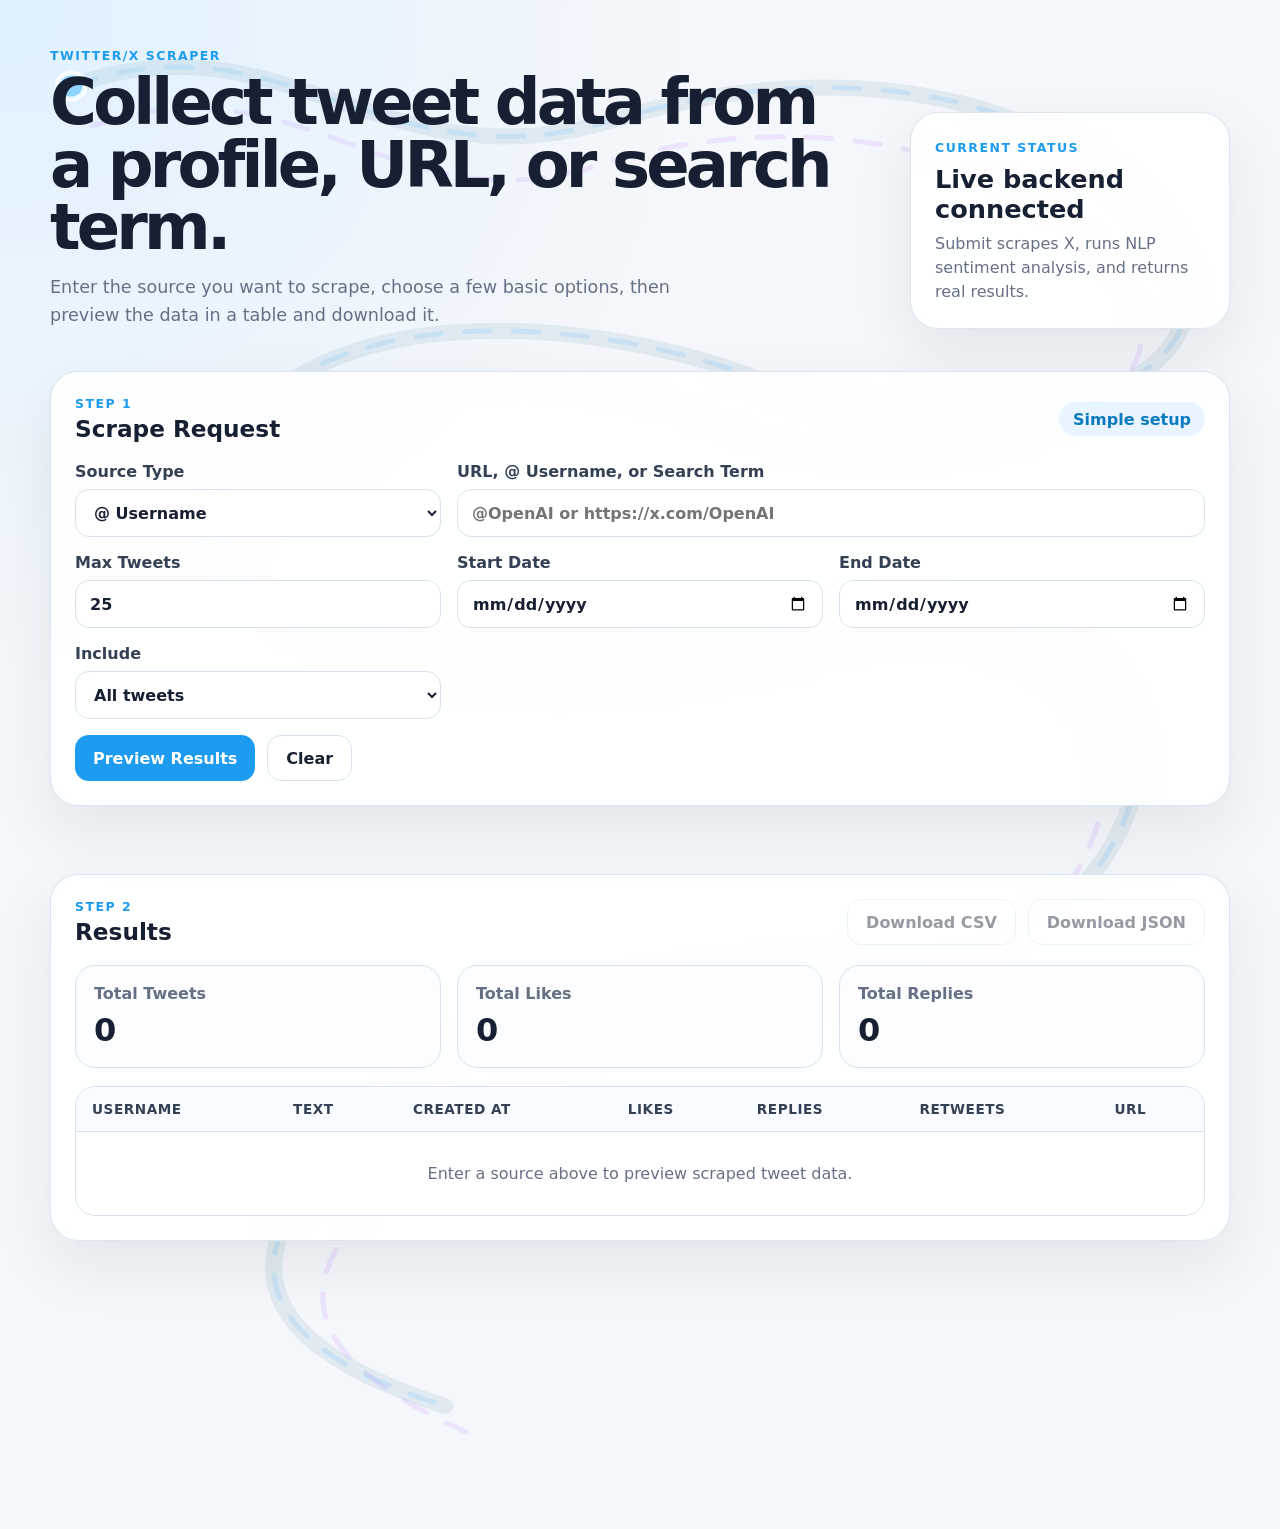
==== index.html @ 2f98ba64 "Adding very rough mvp" ====
<!DOCTYPE html>
<html lang="en">
<head>
  <meta charset="UTF-8">
  <meta name="viewport" content="width=device-width, initial-scale=1.0">
  <title>Twitter Scraper Dashboard</title>
  <link rel="stylesheet" href="styles.css">
</head>
<body>
  <main class="app-shell">
    <div class="scroll-squiggle" aria-hidden="true">
      <svg viewBox="0 0 1180 1500" preserveAspectRatio="none">
        <path
          class="scroll-squiggle-echo echo-one"
          d="M54 78 C255 2, 348 182, 565 112 S1008 86, 1090 238 C1175 396, 882 452, 718 378 S248 278, 188 472 C128 666, 510 664, 740 608 S1126 682, 1030 846 C932 1016, 596 898, 402 1052 S176 1320, 406 1398"
        ></path>
        <path
          class="scroll-squiggle-echo echo-two"
          d="M74 118 C270 46, 360 222, 548 158 S962 136, 1048 276 C1132 414, 846 498, 684 424 S276 348, 222 510 C164 688, 528 720, 750 652 S1084 732, 996 874 C900 1032, 610 972, 438 1104 S224 1328, 426 1424"
        ></path>
        <path
          class="scroll-squiggle-track"
          d="M54 78 C255 2, 348 182, 565 112 S1008 86, 1090 238 C1175 396, 882 452, 718 378 S248 278, 188 472 C128 666, 510 664, 740 608 S1126 682, 1030 846 C932 1016, 596 898, 402 1052 S176 1320, 406 1398"
        ></path>
        <path
          id="scroll-squiggle-progress"
          class="scroll-squiggle-progress"
          d="M54 78 C255 2, 348 182, 565 112 S1008 86, 1090 238 C1175 396, 882 452, 718 378 S248 278, 188 472 C128 666, 510 664, 740 608 S1126 682, 1030 846 C932 1016, 596 898, 402 1052 S176 1320, 406 1398"
        ></path>
        <circle id="scroll-squiggle-dot" class="scroll-squiggle-dot" r="13"></circle>
      </svg>
    </div>

    <section class="hero">
      <div>
        <p class="eyebrow">Twitter/X Scraper</p>
        <h1>Collect tweet data from a profile, URL, or search term.</h1>
        <p class="hero-copy">
          Enter the source you want to scrape, choose a few basic options, then preview the data in a table and download it.
        </p>
      </div>
      <div class="hero-card">
        <span class="hero-card-label">Current status</span>
        <strong>Live backend connected</strong>
        <p>Submit scrapes X, runs NLP sentiment analysis, and returns real results.</p>
      </div>
    </section>

    <section class="panel">
      <div class="panel-heading">
        <div>
          <p class="eyebrow">Step 1</p>
          <h2>Scrape Request</h2>
        </div>
        <span class="pill">Simple setup</span>
      </div>

      <form id="scrape-form" class="scrape-form">
        <label>
          Source Type
          <select id="source-type" name="sourceType">
            <option value="username">@ Username</option>
            <option value="url">Tweet or Profile URL</option>
            <option value="search">Search Term</option>
          </select>
        </label>

        <label class="span-2">
          URL, @ Username, or Search Term
          <input id="source-value" name="sourceValue" type="text" placeholder="@OpenAI or https://x.com/OpenAI" required>
        </label>

        <label>
          Max Tweets
          <input id="max-tweets" name="maxTweets" type="number" min="1" max="500" value="25">
        </label>

        <label>
          Start Date
          <input id="start-date" name="startDate" type="date">
        </label>

        <label>
          End Date
          <input id="end-date" name="endDate" type="date">
        </label>

        <label>
          Include
          <select id="include-type" name="includeType">
            <option value="all">All tweets</option>
            <option value="original">Original tweets only</option>
            <option value="replies">Replies included</option>
            <option value="media">Tweets with media</option>
          </select>
        </label>

        <div class="form-actions span-3">
          <button type="submit">Preview Results</button>
          <button type="reset" class="secondary-button">Clear</button>
        </div>
      </form>
    </section>

    <section class="panel">
      <div class="panel-heading">
        <div>
          <p class="eyebrow">Step 2</p>
          <h2 id="results-panel-heading">Results</h2>
        </div>
        <div class="download-actions">
          <button id="download-csv" class="secondary-button" type="button" disabled>Download CSV</button>
          <button id="download-json" class="secondary-button" type="button" disabled>Download JSON</button>
        </div>
      </div>

      <div id="error-banner" hidden style="background:var(--color-error,#ff6b6b);color:#fff;padding:0.75rem 1rem;border-radius:6px;margin-bottom:1rem;font-size:0.9rem;"></div>

      <div class="summary-grid" aria-live="polite">
        <article>
          <span>Total Tweets</span>
          <strong id="tweet-count">0</strong>
        </article>
        <article>
          <span>Total Likes</span>
          <strong id="like-count">0</strong>
        </article>
        <article>
          <span>Total Replies</span>
          <strong id="reply-count">0</strong>
        </article>
      </div>

      <div class="table-wrap">
        <table>
          <thead>
            <tr>
              <th>Username</th>
              <th>Text</th>
              <th>Created At</th>
              <th>Likes</th>
              <th>Replies</th>
              <th>Retweets</th>
              <th>URL</th>
            </tr>
          </thead>
          <tbody id="results-body">
            <tr class="empty-row">
              <td colspan="7">Enter a source above to preview scraped tweet data.</td>
            </tr>
          </tbody>
        </table>
      </div>
    </section>
  </main>

  <script src="app.js"></script>
</body>
</html>
---- styles.css ----
:root {
  --background: #f4f7fb;
  --card: #ffffff;
  --text: #172033;
  --muted: #667085;
  --border: #d9e2ec;
  --primary: #1d9bf0;
  --primary-dark: #0c7abf;
  --soft-blue: #e8f4ff;
  --scroll-color: #8fd3ff;
  --shadow: 0 24px 60px rgba(23, 32, 51, 0.08);
}

* {
  box-sizing: border-box;
}

body {
  margin: 0;
  min-height: 100vh;
  background: radial-gradient(circle at top left, #dff1ff 0, transparent 34%), var(--background);
  color: var(--text);
  font-family: Inter, ui-sans-serif, system-ui, -apple-system, BlinkMacSystemFont, "Segoe UI", sans-serif;
  overflow-x: hidden;
}

button,
input,
select {
  font: inherit;
}

.scroll-squiggle {
  position: absolute;
  inset: 8px -36px auto -36px;
  z-index: 0;
  height: 1500px;
  pointer-events: none;
}

.scroll-squiggle svg {
  width: 100%;
  height: 100%;
  overflow: visible;
}

.scroll-squiggle-echo,
.scroll-squiggle-track,
.scroll-squiggle-progress {
  fill: none;
  stroke-linecap: round;
  stroke-linejoin: round;
}

.scroll-squiggle-echo {
  stroke-width: 5;
  stroke-dasharray: 24 22;
}

.echo-one {
  stroke: rgba(142, 211, 255, 0.28);
}

.echo-two {
  stroke: rgba(199, 160, 255, 0.22);
}

.scroll-squiggle-track {
  stroke: rgba(141, 169, 196, 0.18);
  stroke-width: 16;
}

.scroll-squiggle-progress {
  filter: drop-shadow(0 18px 28px rgba(118, 105, 255, 0.18));
  stroke: var(--scroll-color);
  stroke-width: 18;
  transition: stroke 120ms linear;
}

.scroll-squiggle-dot {
  fill: var(--scroll-color);
  opacity: 0;
  transform-origin: center;
  stroke: rgba(255, 255, 255, 0.85);
  stroke-width: 5;
  transition: fill 120ms linear, opacity 180ms ease, r 180ms ease;
}

.scroll-squiggle-dot.is-visible {
  opacity: 1;
}

.scroll-squiggle-dot.is-complete {
  r: 18;
  filter: drop-shadow(0 0 14px rgba(186, 148, 255, 0.9));
}

.app-shell {
  position: relative;
  width: min(1180px, calc(100% - 32px));
  min-height: 165vh;
  margin: 0 auto;
  padding: 48px 0 220px;
}

.hero {
  position: relative;
  z-index: 1;
  display: grid;
  grid-template-columns: minmax(0, 1fr) 320px;
  gap: 24px;
  align-items: stretch;
  margin-bottom: 42px;
}

.hero h1 {
  max-width: 780px;
  margin: 8px 0 14px;
  font-size: clamp(2.2rem, 5vw, 4.5rem);
  line-height: 0.98;
  letter-spacing: -0.06em;
}

.hero-copy {
  max-width: 680px;
  margin: 0;
  color: var(--muted);
  font-size: 1.1rem;
  line-height: 1.6;
}

.hero-card,
.panel {
  position: relative;
  z-index: 1;
  background: rgba(255, 255, 255, 0.9);
  border: 1px solid rgba(217, 226, 236, 0.9);
  border-radius: 28px;
  box-shadow: var(--shadow);
  backdrop-filter: blur(10px);
}

.hero-card {
  padding: 24px;
  align-self: end;
}

.hero-card-label,
.eyebrow {
  color: var(--primary);
  font-size: 0.78rem;
  font-weight: 800;
  letter-spacing: 0.12em;
  text-transform: uppercase;
}

.hero-card strong {
  display: block;
  margin: 8px 0;
  font-size: 1.6rem;
}

.hero-card p {
  margin: 0;
  color: var(--muted);
  line-height: 1.5;
}

.panel {
  padding: 24px;
  margin-bottom: 68px;
}

.panel-heading {
  display: flex;
  gap: 16px;
  align-items: center;
  justify-content: space-between;
  margin-bottom: 20px;
}

.panel-heading h2 {
  margin: 4px 0 0;
  font-size: 1.45rem;
}

.eyebrow {
  display: block;
  margin: 0;
}

.pill {
  display: inline-flex;
  align-items: center;
  min-height: 34px;
  padding: 0 14px;
  border-radius: 999px;
  background: var(--soft-blue);
  color: var(--primary-dark);
  font-weight: 700;
}

.scrape-form {
  display: grid;
  grid-template-columns: repeat(3, minmax(0, 1fr));
  gap: 16px;
}

label {
  display: grid;
  gap: 8px;
  color: #344054;
  font-weight: 700;
}

input,
select {
  width: 100%;
  min-height: 48px;
  padding: 0 14px;
  border: 1px solid var(--border);
  border-radius: 14px;
  background: #fff;
  color: var(--text);
  outline: none;
  transition: border-color 160ms ease, box-shadow 160ms ease;
}

input:focus,
select:focus {
  border-color: var(--primary);
  box-shadow: 0 0 0 4px rgba(29, 155, 240, 0.12);
}

.span-2 {
  grid-column: span 2;
}

.span-3 {
  grid-column: 1 / -1;
}

.form-actions,
.download-actions {
  display: flex;
  gap: 12px;
  flex-wrap: wrap;
}

button {
  min-height: 46px;
  padding: 0 18px;
  border: 0;
  border-radius: 14px;
  background: var(--primary);
  color: #fff;
  cursor: pointer;
  font-weight: 800;
  transition: background 160ms ease, transform 160ms ease, opacity 160ms ease;
}

button:hover:not(:disabled) {
  background: var(--primary-dark);
  transform: translateY(-1px);
}

button:disabled {
  cursor: not-allowed;
  opacity: 0.45;
}

.secondary-button {
  border: 1px solid var(--border);
  background: #fff;
  color: var(--text);
}

.secondary-button:hover:not(:disabled) {
  background: #f8fbff;
}

.summary-grid {
  display: grid;
  grid-template-columns: repeat(3, minmax(0, 1fr));
  gap: 16px;
  margin-bottom: 18px;
}

.summary-grid article {
  padding: 18px;
  border: 1px solid var(--border);
  border-radius: 20px;
  background: #fbfdff;
}

.summary-grid span {
  display: block;
  margin-bottom: 8px;
  color: var(--muted);
  font-weight: 700;
}

.summary-grid strong {
  font-size: 2rem;
}

.table-wrap {
  overflow-x: auto;
  border: 1px solid var(--border);
  border-radius: 20px;
  background: #fff;
}

table {
  width: 100%;
  min-width: 920px;
  border-collapse: collapse;
}

th,
td {
  padding: 14px 16px;
  border-bottom: 1px solid var(--border);
  text-align: left;
  vertical-align: top;
}

th {
  background: #f8fbff;
  color: #344054;
  font-size: 0.85rem;
  letter-spacing: 0.04em;
  text-transform: uppercase;
}

td {
  color: #344054;
}

tbody tr:last-child td {
  border-bottom: 0;
}

.tweet-text {
  max-width: 420px;
  line-height: 1.45;
}

.empty-row td {
  padding: 32px 16px;
  color: var(--muted);
  text-align: center;
}

a {
  color: var(--primary-dark);
  font-weight: 700;
}

@media (max-width: 820px) {
  .scroll-squiggle {
    inset: 24px -240px auto -220px;
    height: 1320px;
    opacity: 0.75;
  }

  .scroll-squiggle-track {
    stroke-width: 14;
  }

  .scroll-squiggle-progress {
    stroke-width: 15;
  }

  .app-shell {
    width: min(100% - 20px, 1180px);
    min-height: 155vh;
    padding: 28px 0 160px;
  }

  .hero,
  .scrape-form,
  .summary-grid {
    grid-template-columns: 1fr;
  }

  .span-2,
  .span-3 {
    grid-column: auto;
  }

  .panel-heading {
    align-items: flex-start;
    flex-direction: column;
  }

  .panel {
    margin-bottom: 48px;
  }
}
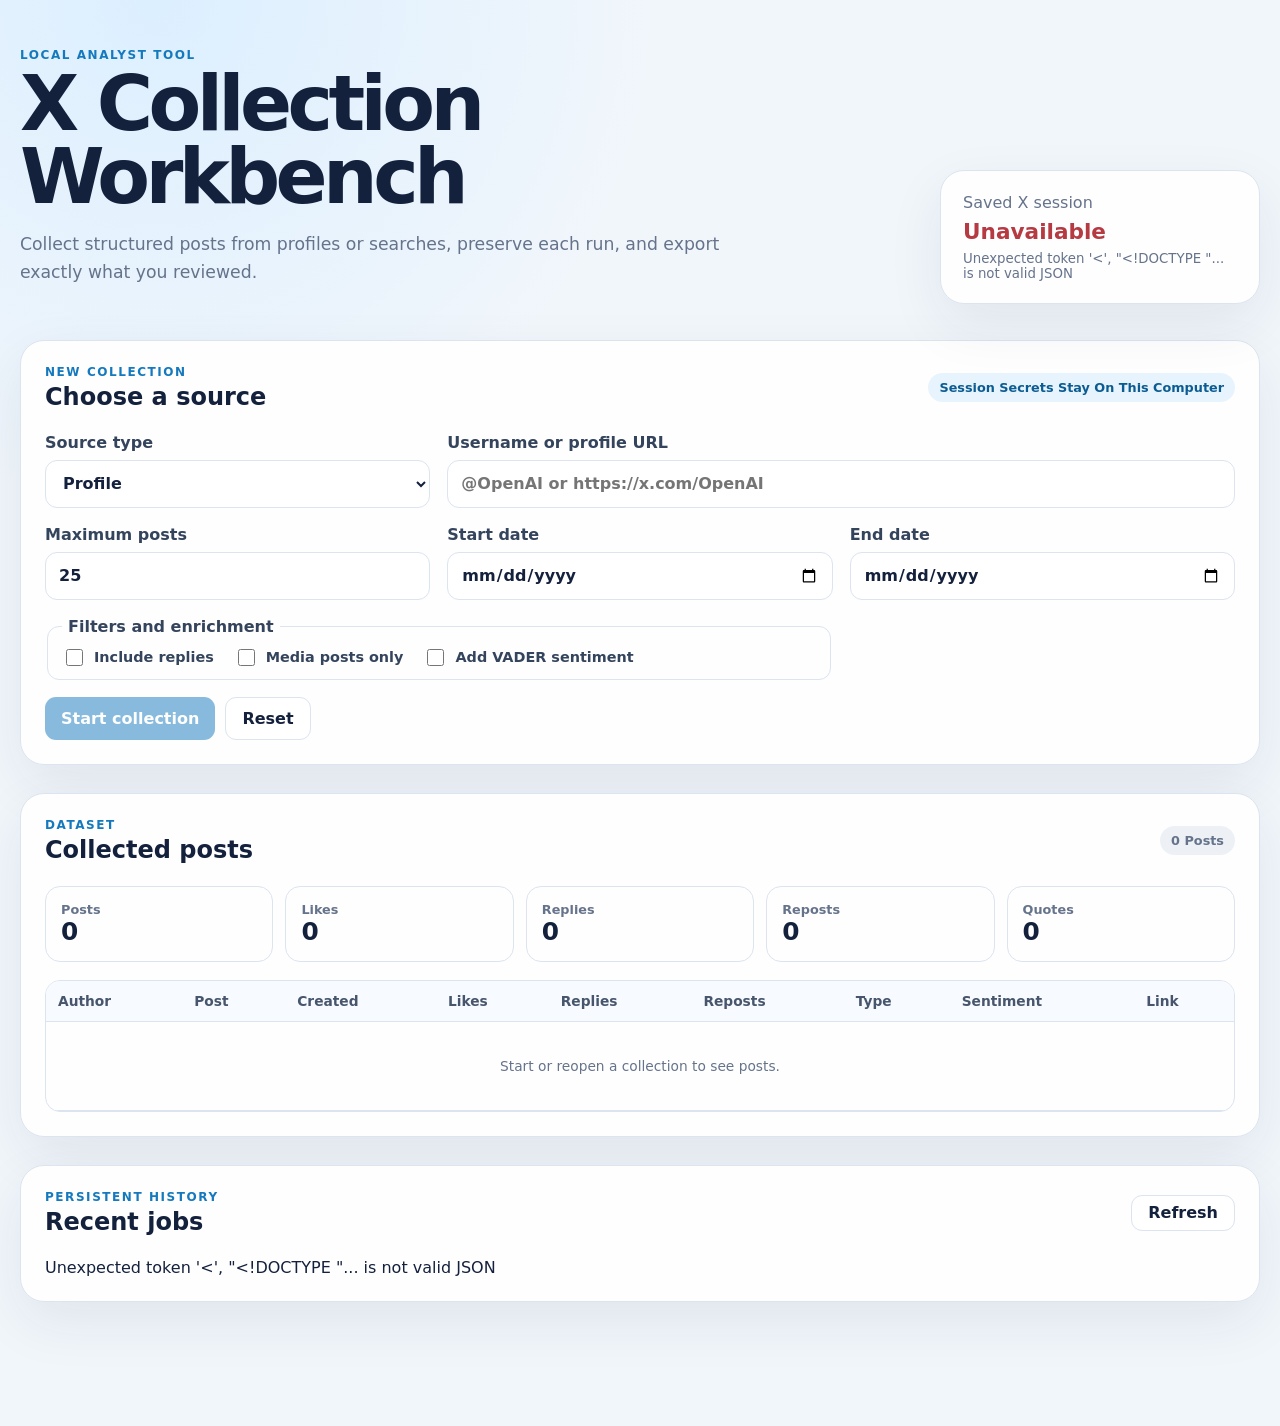
==== commit cfbbf357: "Revamped whole structure with codex, aded more functionality with playwright and sentiment analysis " ====
--- a/index.html
+++ b/index.html
@@ -1,159 +1,110 @@
-<!DOCTYPE html>
+<!doctype html>
 <html lang="en">
 <head>
-  <meta charset="UTF-8">
-  <meta name="viewport" content="width=device-width, initial-scale=1.0">
-  <title>Twitter Scraper Dashboard</title>
-  <link rel="stylesheet" href="styles.css">
+  <meta charset="utf-8">
+  <meta name="viewport" content="width=device-width, initial-scale=1">
+  <title>X Collection Workbench</title>
+  <link rel="stylesheet" href="/styles.css">
 </head>
 <body>
-  <main class="app-shell">
-    <div class="scroll-squiggle" aria-hidden="true">
-      <svg viewBox="0 0 1180 1500" preserveAspectRatio="none">
-        <path
-          class="scroll-squiggle-echo echo-one"
-          d="M54 78 C255 2, 348 182, 565 112 S1008 86, 1090 238 C1175 396, 882 452, 718 378 S248 278, 188 472 C128 666, 510 664, 740 608 S1126 682, 1030 846 C932 1016, 596 898, 402 1052 S176 1320, 406 1398"
-        ></path>
-        <path
-          class="scroll-squiggle-echo echo-two"
-          d="M74 118 C270 46, 360 222, 548 158 S962 136, 1048 276 C1132 414, 846 498, 684 424 S276 348, 222 510 C164 688, 528 720, 750 652 S1084 732, 996 874 C900 1032, 610 972, 438 1104 S224 1328, 426 1424"
-        ></path>
-        <path
-          class="scroll-squiggle-track"
-          d="M54 78 C255 2, 348 182, 565 112 S1008 86, 1090 238 C1175 396, 882 452, 718 378 S248 278, 188 472 C128 666, 510 664, 740 608 S1126 682, 1030 846 C932 1016, 596 898, 402 1052 S176 1320, 406 1398"
-        ></path>
-        <path
-          id="scroll-squiggle-progress"
-          class="scroll-squiggle-progress"
-          d="M54 78 C255 2, 348 182, 565 112 S1008 86, 1090 238 C1175 396, 882 452, 718 378 S248 278, 188 472 C128 666, 510 664, 740 608 S1126 682, 1030 846 C932 1016, 596 898, 402 1052 S176 1320, 406 1398"
-        ></path>
-        <circle id="scroll-squiggle-dot" class="scroll-squiggle-dot" r="13"></circle>
-      </svg>
-    </div>
+  <main class="shell">
+    <header class="hero">
+      <div>
+        <p class="eyebrow">Local analyst tool</p>
+        <h1>X Collection Workbench</h1>
+        <p>Collect structured posts from profiles or searches, preserve each run, and export exactly what you reviewed.</p>
+      </div>
+      <div class="session-card">
+        <span>Saved X session</span>
+        <strong id="session-status">Checking…</strong>
+        <small id="session-message">Run <code>python -m xscraper auth</code> if setup is required.</small>
+      </div>
+    </header>
 
-    <section class="hero">
-      <div>
-        <p class="eyebrow">Twitter/X Scraper</p>
-        <h1>Collect tweet data from a profile, URL, or search term.</h1>
-        <p class="hero-copy">
-          Enter the source you want to scrape, choose a few basic options, then preview the data in a table and download it.
-        </p>
+    <section class="panel">
+      <div class="panel-heading">
+        <div><p class="eyebrow">New collection</p><h2>Choose a source</h2></div>
+        <span class="privacy-note">Session secrets stay on this computer</span>
       </div>
-      <div class="hero-card">
-        <span class="hero-card-label">Current status</span>
-        <strong>Live backend connected</strong>
-        <p>Submit scrapes X, runs NLP sentiment analysis, and returns real results.</p>
+      <form id="job-form" class="job-form">
+        <label>Source type
+          <select id="source-type" name="sourceType">
+            <option value="profile">Profile</option>
+            <option value="search">Search query</option>
+          </select>
+        </label>
+        <label class="wide"><span id="source-label">Username or profile URL</span>
+          <input id="source-value" name="sourceValue" required placeholder="@OpenAI or https://x.com/OpenAI">
+        </label>
+        <label>Maximum posts
+          <input name="maxTweets" type="number" min="1" max="500" value="25" required>
+        </label>
+        <label>Start date
+          <input name="startDate" type="date">
+        </label>
+        <label>End date
+          <input name="endDate" type="date">
+        </label>
+        <fieldset class="options wide">
+          <legend>Filters and enrichment</legend>
+          <label><input name="includeReplies" type="checkbox"> Include replies</label>
+          <label><input name="mediaOnly" type="checkbox"> Media posts only</label>
+          <label><input name="analyzeSentiment" type="checkbox"> Add VADER sentiment</label>
+        </fieldset>
+        <div class="actions full">
+          <button id="submit-button" type="submit">Start collection</button>
+          <button type="reset" class="secondary">Reset</button>
+        </div>
+      </form>
+    </section>
+
+    <section id="active-panel" class="panel" hidden>
+      <div class="panel-heading">
+        <div><p class="eyebrow">Active job</p><h2 id="job-title">Collection</h2></div>
+        <span id="job-status" class="status">Queued</span>
+      </div>
+      <div class="progress-track" role="progressbar" aria-valuemin="0" aria-valuemax="100">
+        <div id="progress-bar"></div>
+      </div>
+      <p id="progress-copy" class="muted">Waiting for the collector…</p>
+      <div id="error-banner" class="banner error" hidden></div>
+      <div id="warning-banner" class="banner warning" hidden></div>
+      <div class="actions">
+        <button id="cancel-button" class="danger" type="button">Cancel</button>
+        <button id="resume-button" type="button" hidden>Resume</button>
+        <a id="json-export" class="button-link secondary" href="#">Export JSON</a>
+        <a id="csv-export" class="button-link secondary" href="#">Export CSV</a>
       </div>
     </section>
 
     <section class="panel">
       <div class="panel-heading">
-        <div>
-          <p class="eyebrow">Step 1</p>
-          <h2>Scrape Request</h2>
-        </div>
-        <span class="pill">Simple setup</span>
+        <div><p class="eyebrow">Dataset</p><h2>Collected posts</h2></div>
+        <span id="result-count" class="status neutral">0 posts</span>
       </div>
-
-      <form id="scrape-form" class="scrape-form">
-        <label>
-          Source Type
-          <select id="source-type" name="sourceType">
-            <option value="username">@ Username</option>
-            <option value="url">Tweet or Profile URL</option>
-            <option value="search">Search Term</option>
-          </select>
-        </label>
-
-        <label class="span-2">
-          URL, @ Username, or Search Term
-          <input id="source-value" name="sourceValue" type="text" placeholder="@OpenAI or https://x.com/OpenAI" required>
-        </label>
-
-        <label>
-          Max Tweets
-          <input id="max-tweets" name="maxTweets" type="number" min="1" max="500" value="25">
-        </label>
-
-        <label>
-          Start Date
-          <input id="start-date" name="startDate" type="date">
-        </label>
-
-        <label>
-          End Date
-          <input id="end-date" name="endDate" type="date">
-        </label>
-
-        <label>
-          Include
-          <select id="include-type" name="includeType">
-            <option value="all">All tweets</option>
-            <option value="original">Original tweets only</option>
-            <option value="replies">Replies included</option>
-            <option value="media">Tweets with media</option>
-          </select>
-        </label>
-
-        <div class="form-actions span-3">
-          <button type="submit">Preview Results</button>
-          <button type="reset" class="secondary-button">Clear</button>
-        </div>
-      </form>
+      <div class="summary-grid">
+        <article><span>Posts</span><strong id="tweet-count">0</strong></article>
+        <article><span>Likes</span><strong id="like-count">0</strong></article>
+        <article><span>Replies</span><strong id="reply-count">0</strong></article>
+        <article><span>Reposts</span><strong id="retweet-count">0</strong></article>
+        <article><span>Quotes</span><strong id="quote-count">0</strong></article>
+      </div>
+      <div class="table-wrap">
+        <table>
+          <thead><tr><th>Author</th><th>Post</th><th>Created</th><th>Likes</th><th>Replies</th><th>Reposts</th><th>Type</th><th>Sentiment</th><th>Link</th></tr></thead>
+          <tbody id="results-body"><tr class="empty"><td colspan="9">Start or reopen a collection to see posts.</td></tr></tbody>
+        </table>
+      </div>
     </section>
 
     <section class="panel">
       <div class="panel-heading">
-        <div>
-          <p class="eyebrow">Step 2</p>
-          <h2 id="results-panel-heading">Results</h2>
-        </div>
-        <div class="download-actions">
-          <button id="download-csv" class="secondary-button" type="button" disabled>Download CSV</button>
-          <button id="download-json" class="secondary-button" type="button" disabled>Download JSON</button>
-        </div>
+        <div><p class="eyebrow">Persistent history</p><h2>Recent jobs</h2></div>
+        <button id="refresh-history" class="secondary compact" type="button">Refresh</button>
       </div>
-
-      <div id="error-banner" hidden style="background:var(--color-error,#ff6b6b);color:#fff;padding:0.75rem 1rem;border-radius:6px;margin-bottom:1rem;font-size:0.9rem;"></div>
-
-      <div class="summary-grid" aria-live="polite">
-        <article>
-          <span>Total Tweets</span>
-          <strong id="tweet-count">0</strong>
-        </article>
-        <article>
-          <span>Total Likes</span>
-          <strong id="like-count">0</strong>
-        </article>
-        <article>
-          <span>Total Replies</span>
-          <strong id="reply-count">0</strong>
-        </article>
-      </div>
-
-      <div class="table-wrap">
-        <table>
-          <thead>
-            <tr>
-              <th>Username</th>
-              <th>Text</th>
-              <th>Created At</th>
-              <th>Likes</th>
-              <th>Replies</th>
-              <th>Retweets</th>
-              <th>URL</th>
-            </tr>
-          </thead>
-          <tbody id="results-body">
-            <tr class="empty-row">
-              <td colspan="7">Enter a source above to preview scraped tweet data.</td>
-            </tr>
-          </tbody>
-        </table>
-      </div>
+      <div id="history-list" class="history-list"><p class="muted">Loading history…</p></div>
     </section>
   </main>
-
-  <script src="app.js"></script>
+  <script src="/app.js"></script>
 </body>
 </html>
--- a/styles.css
+++ b/styles.css
@@ -1,400 +1,35 @@
-:root {
-  --background: #f4f7fb;
-  --card: #ffffff;
-  --text: #172033;
-  --muted: #667085;
-  --border: #d9e2ec;
-  --primary: #1d9bf0;
-  --primary-dark: #0c7abf;
-  --soft-blue: #e8f4ff;
-  --scroll-color: #8fd3ff;
-  --shadow: 0 24px 60px rgba(23, 32, 51, 0.08);
-}
-
-* {
-  box-sizing: border-box;
-}
-
-body {
-  margin: 0;
-  min-height: 100vh;
-  background: radial-gradient(circle at top left, #dff1ff 0, transparent 34%), var(--background);
-  color: var(--text);
-  font-family: Inter, ui-sans-serif, system-ui, -apple-system, BlinkMacSystemFont, "Segoe UI", sans-serif;
-  overflow-x: hidden;
-}
-
-button,
-input,
-select {
-  font: inherit;
-}
-
-.scroll-squiggle {
-  position: absolute;
-  inset: 8px -36px auto -36px;
-  z-index: 0;
-  height: 1500px;
-  pointer-events: none;
-}
-
-.scroll-squiggle svg {
-  width: 100%;
-  height: 100%;
-  overflow: visible;
-}
-
-.scroll-squiggle-echo,
-.scroll-squiggle-track,
-.scroll-squiggle-progress {
-  fill: none;
-  stroke-linecap: round;
-  stroke-linejoin: round;
-}
-
-.scroll-squiggle-echo {
-  stroke-width: 5;
-  stroke-dasharray: 24 22;
-}
-
-.echo-one {
-  stroke: rgba(142, 211, 255, 0.28);
-}
-
-.echo-two {
-  stroke: rgba(199, 160, 255, 0.22);
-}
-
-.scroll-squiggle-track {
-  stroke: rgba(141, 169, 196, 0.18);
-  stroke-width: 16;
-}
-
-.scroll-squiggle-progress {
-  filter: drop-shadow(0 18px 28px rgba(118, 105, 255, 0.18));
-  stroke: var(--scroll-color);
-  stroke-width: 18;
-  transition: stroke 120ms linear;
-}
-
-.scroll-squiggle-dot {
-  fill: var(--scroll-color);
-  opacity: 0;
-  transform-origin: center;
-  stroke: rgba(255, 255, 255, 0.85);
-  stroke-width: 5;
-  transition: fill 120ms linear, opacity 180ms ease, r 180ms ease;
-}
-
-.scroll-squiggle-dot.is-visible {
-  opacity: 1;
-}
-
-.scroll-squiggle-dot.is-complete {
-  r: 18;
-  filter: drop-shadow(0 0 14px rgba(186, 148, 255, 0.9));
-}
-
-.app-shell {
-  position: relative;
-  width: min(1180px, calc(100% - 32px));
-  min-height: 165vh;
-  margin: 0 auto;
-  padding: 48px 0 220px;
-}
-
-.hero {
-  position: relative;
-  z-index: 1;
-  display: grid;
-  grid-template-columns: minmax(0, 1fr) 320px;
-  gap: 24px;
-  align-items: stretch;
-  margin-bottom: 42px;
-}
-
-.hero h1 {
-  max-width: 780px;
-  margin: 8px 0 14px;
-  font-size: clamp(2.2rem, 5vw, 4.5rem);
-  line-height: 0.98;
-  letter-spacing: -0.06em;
-}
-
-.hero-copy {
-  max-width: 680px;
-  margin: 0;
-  color: var(--muted);
-  font-size: 1.1rem;
-  line-height: 1.6;
-}
-
-.hero-card,
-.panel {
-  position: relative;
-  z-index: 1;
-  background: rgba(255, 255, 255, 0.9);
-  border: 1px solid rgba(217, 226, 236, 0.9);
-  border-radius: 28px;
-  box-shadow: var(--shadow);
-  backdrop-filter: blur(10px);
-}
-
-.hero-card {
-  padding: 24px;
-  align-self: end;
-}
-
-.hero-card-label,
-.eyebrow {
-  color: var(--primary);
-  font-size: 0.78rem;
-  font-weight: 800;
-  letter-spacing: 0.12em;
-  text-transform: uppercase;
-}
-
-.hero-card strong {
-  display: block;
-  margin: 8px 0;
-  font-size: 1.6rem;
-}
-
-.hero-card p {
-  margin: 0;
-  color: var(--muted);
-  line-height: 1.5;
-}
-
-.panel {
-  padding: 24px;
-  margin-bottom: 68px;
-}
-
-.panel-heading {
-  display: flex;
-  gap: 16px;
-  align-items: center;
-  justify-content: space-between;
-  margin-bottom: 20px;
-}
-
-.panel-heading h2 {
-  margin: 4px 0 0;
-  font-size: 1.45rem;
-}
-
-.eyebrow {
-  display: block;
-  margin: 0;
-}
-
-.pill {
-  display: inline-flex;
-  align-items: center;
-  min-height: 34px;
-  padding: 0 14px;
-  border-radius: 999px;
-  background: var(--soft-blue);
-  color: var(--primary-dark);
-  font-weight: 700;
-}
-
-.scrape-form {
-  display: grid;
-  grid-template-columns: repeat(3, minmax(0, 1fr));
-  gap: 16px;
-}
-
-label {
-  display: grid;
-  gap: 8px;
-  color: #344054;
-  font-weight: 700;
-}
-
-input,
-select {
-  width: 100%;
-  min-height: 48px;
-  padding: 0 14px;
-  border: 1px solid var(--border);
-  border-radius: 14px;
-  background: #fff;
-  color: var(--text);
-  outline: none;
-  transition: border-color 160ms ease, box-shadow 160ms ease;
-}
-
-input:focus,
-select:focus {
-  border-color: var(--primary);
-  box-shadow: 0 0 0 4px rgba(29, 155, 240, 0.12);
-}
-
-.span-2 {
-  grid-column: span 2;
-}
-
-.span-3 {
-  grid-column: 1 / -1;
-}
-
-.form-actions,
-.download-actions {
-  display: flex;
-  gap: 12px;
-  flex-wrap: wrap;
-}
-
-button {
-  min-height: 46px;
-  padding: 0 18px;
-  border: 0;
-  border-radius: 14px;
-  background: var(--primary);
-  color: #fff;
-  cursor: pointer;
-  font-weight: 800;
-  transition: background 160ms ease, transform 160ms ease, opacity 160ms ease;
-}
-
-button:hover:not(:disabled) {
-  background: var(--primary-dark);
-  transform: translateY(-1px);
-}
-
-button:disabled {
-  cursor: not-allowed;
-  opacity: 0.45;
-}
-
-.secondary-button {
-  border: 1px solid var(--border);
-  background: #fff;
-  color: var(--text);
-}
-
-.secondary-button:hover:not(:disabled) {
-  background: #f8fbff;
-}
-
-.summary-grid {
-  display: grid;
-  grid-template-columns: repeat(3, minmax(0, 1fr));
-  gap: 16px;
-  margin-bottom: 18px;
-}
-
-.summary-grid article {
-  padding: 18px;
-  border: 1px solid var(--border);
-  border-radius: 20px;
-  background: #fbfdff;
-}
-
-.summary-grid span {
-  display: block;
-  margin-bottom: 8px;
-  color: var(--muted);
-  font-weight: 700;
-}
-
-.summary-grid strong {
-  font-size: 2rem;
-}
-
-.table-wrap {
-  overflow-x: auto;
-  border: 1px solid var(--border);
-  border-radius: 20px;
-  background: #fff;
-}
-
-table {
-  width: 100%;
-  min-width: 920px;
-  border-collapse: collapse;
-}
-
-th,
-td {
-  padding: 14px 16px;
-  border-bottom: 1px solid var(--border);
-  text-align: left;
-  vertical-align: top;
-}
-
-th {
-  background: #f8fbff;
-  color: #344054;
-  font-size: 0.85rem;
-  letter-spacing: 0.04em;
-  text-transform: uppercase;
-}
-
-td {
-  color: #344054;
-}
-
-tbody tr:last-child td {
-  border-bottom: 0;
-}
-
-.tweet-text {
-  max-width: 420px;
-  line-height: 1.45;
-}
-
-.empty-row td {
-  padding: 32px 16px;
-  color: var(--muted);
-  text-align: center;
-}
-
-a {
-  color: var(--primary-dark);
-  font-weight: 700;
-}
-
-@media (max-width: 820px) {
-  .scroll-squiggle {
-    inset: 24px -240px auto -220px;
-    height: 1320px;
-    opacity: 0.75;
-  }
-
-  .scroll-squiggle-track {
-    stroke-width: 14;
-  }
-
-  .scroll-squiggle-progress {
-    stroke-width: 15;
-  }
-
-  .app-shell {
-    width: min(100% - 20px, 1180px);
-    min-height: 155vh;
-    padding: 28px 0 160px;
-  }
-
-  .hero,
-  .scrape-form,
-  .summary-grid {
-    grid-template-columns: 1fr;
-  }
-
-  .span-2,
-  .span-3 {
-    grid-column: auto;
-  }
-
-  .panel-heading {
-    align-items: flex-start;
-    flex-direction: column;
-  }
-
-  .panel {
-    margin-bottom: 48px;
-  }
-}
+:root { color-scheme: light; --ink:#14213d; --muted:#65738b; --line:#dbe4ef; --blue:#1479bd; --blue-dark:#0b5c92; --panel:#fff; --bg:#f1f6fb; --good:#16835b; --warn:#966300; --bad:#b53a42; }
+* { box-sizing:border-box; }
+body { margin:0; background:radial-gradient(circle at 12% 0,#dcefff 0,transparent 28%),var(--bg); color:var(--ink); font-family:Inter,ui-sans-serif,system-ui,-apple-system,"Segoe UI",sans-serif; }
+.shell { width:min(1240px,calc(100% - 32px)); margin:auto; padding:48px 0 96px; }
+.hero { display:grid; grid-template-columns:1fr 320px; gap:28px; align-items:end; margin-bottom:36px; }
+.hero h1 { margin:6px 0 12px; font-size:clamp(2.4rem,6vw,5rem); letter-spacing:-.06em; line-height:.95; }
+.hero p:not(.eyebrow) { max-width:720px; color:var(--muted); font-size:1.08rem; line-height:1.6; }
+.session-card,.panel { background:rgba(255,255,255,.94); border:1px solid var(--line); border-radius:24px; box-shadow:0 20px 55px rgba(20,33,61,.08); }
+.session-card { padding:22px; display:grid; gap:7px; }
+.session-card span,.session-card small { color:var(--muted); }
+.session-card strong { text-transform:capitalize; font-size:1.35rem; }
+.good { color:var(--good); }.bad { color:var(--bad); }
+.panel { padding:24px; margin-bottom:28px; }
+.panel-heading { display:flex; justify-content:space-between; gap:20px; align-items:center; margin-bottom:22px; }
+.panel-heading h2 { margin:4px 0 0; }.eyebrow { margin:0; color:var(--blue); text-transform:uppercase; letter-spacing:.13em; font-size:.75rem; font-weight:850; }
+.privacy-note,.status { padding:7px 11px; border-radius:999px; background:#e8f4fd; color:var(--blue-dark); font-size:.8rem; font-weight:800; text-transform:capitalize; }
+.job-form { display:grid; grid-template-columns:repeat(3,minmax(0,1fr)); gap:17px; }
+label { display:grid; gap:8px; color:#34445c; font-weight:750; }
+input,select { width:100%; min-height:48px; border:1px solid var(--line); border-radius:12px; padding:0 13px; background:white; color:var(--ink); font:inherit; }
+input:focus,select:focus { outline:3px solid rgba(20,121,189,.14); border-color:var(--blue); }
+.wide { grid-column:span 2; }.full { grid-column:1/-1; }
+.options { display:flex; align-items:center; gap:20px; border:1px solid var(--line); border-radius:12px; padding:10px 14px; }
+.options legend { padding:0 6px; font-weight:750; color:#34445c; }.options label { display:flex; align-items:center; font-size:.9rem; }.options input { width:17px; min-height:17px; }
+.actions { display:flex; flex-wrap:wrap; gap:10px; align-items:center; }
+button,.button-link { min-height:43px; padding:0 16px; border:0; border-radius:11px; background:var(--blue); color:white; font:inherit; font-weight:800; cursor:pointer; text-decoration:none; display:inline-flex; align-items:center; justify-content:center; }
+button:hover,.button-link:hover { background:var(--blue-dark); }.secondary { background:white; color:var(--ink); border:1px solid var(--line); }.danger { background:var(--bad); }.compact { min-height:36px; }
+button:disabled { opacity:.5; cursor:not-allowed; }
+.progress-track { height:13px; overflow:hidden; border-radius:999px; background:#e6edf5; }.progress-track div { width:0; height:100%; background:linear-gradient(90deg,#1d9bf0,#7657d6); transition:width .25s ease; }
+.muted { color:var(--muted); }.banner { margin:14px 0; padding:12px 14px; border-radius:10px; }.error { background:#fff0f1; color:var(--bad); }.warning { background:#fff6dc; color:var(--warn); }
+.status.running { background:#e8f4fd;color:var(--blue-dark); }.status.succeeded { background:#e5f6ef;color:var(--good); }.status.failed,.status.cancelled { background:#fff0f1;color:var(--bad); }.status.queued,.status.interrupted { background:#fff6dc;color:var(--warn); }.status.neutral { background:#edf1f6;color:var(--muted); }
+.summary-grid { display:grid; grid-template-columns:repeat(5,1fr); gap:12px; margin-bottom:18px; }.summary-grid article { border:1px solid var(--line); border-radius:15px; padding:15px; }.summary-grid span { display:block; color:var(--muted); font-size:.8rem; font-weight:700; }.summary-grid strong { font-size:1.55rem; }
+.table-wrap { overflow:auto; border:1px solid var(--line); border-radius:15px; }table { width:100%; border-collapse:collapse; min-width:1100px; }th,td { text-align:left; padding:12px; border-bottom:1px solid var(--line); vertical-align:top; font-size:.86rem; }th { background:#f7fafe; color:#47566c; position:sticky; top:0; }.post-text { min-width:320px; line-height:1.45; }.empty td { text-align:center; color:var(--muted); padding:36px; }
+.history-list { display:grid; gap:9px; }.history-item { width:100%; min-height:66px; display:flex; justify-content:space-between; text-align:left; background:#fbfdff; color:var(--ink); border:1px solid var(--line); }.history-item:hover { background:#f2f8fd; }.history-item span { display:grid; gap:4px; }.history-item span:last-child { justify-items:end; }.history-item small { color:var(--muted); font-weight:600; }
+code { background:#edf2f7; padding:2px 5px; border-radius:5px; }
+@media (max-width:800px) { .hero { grid-template-columns:1fr; }.job-form { grid-template-columns:1fr; }.wide,.full { grid-column:auto; }.options { align-items:flex-start; flex-direction:column; }.summary-grid { grid-template-columns:repeat(2,1fr); }.panel-heading { align-items:flex-start; flex-direction:column; } }
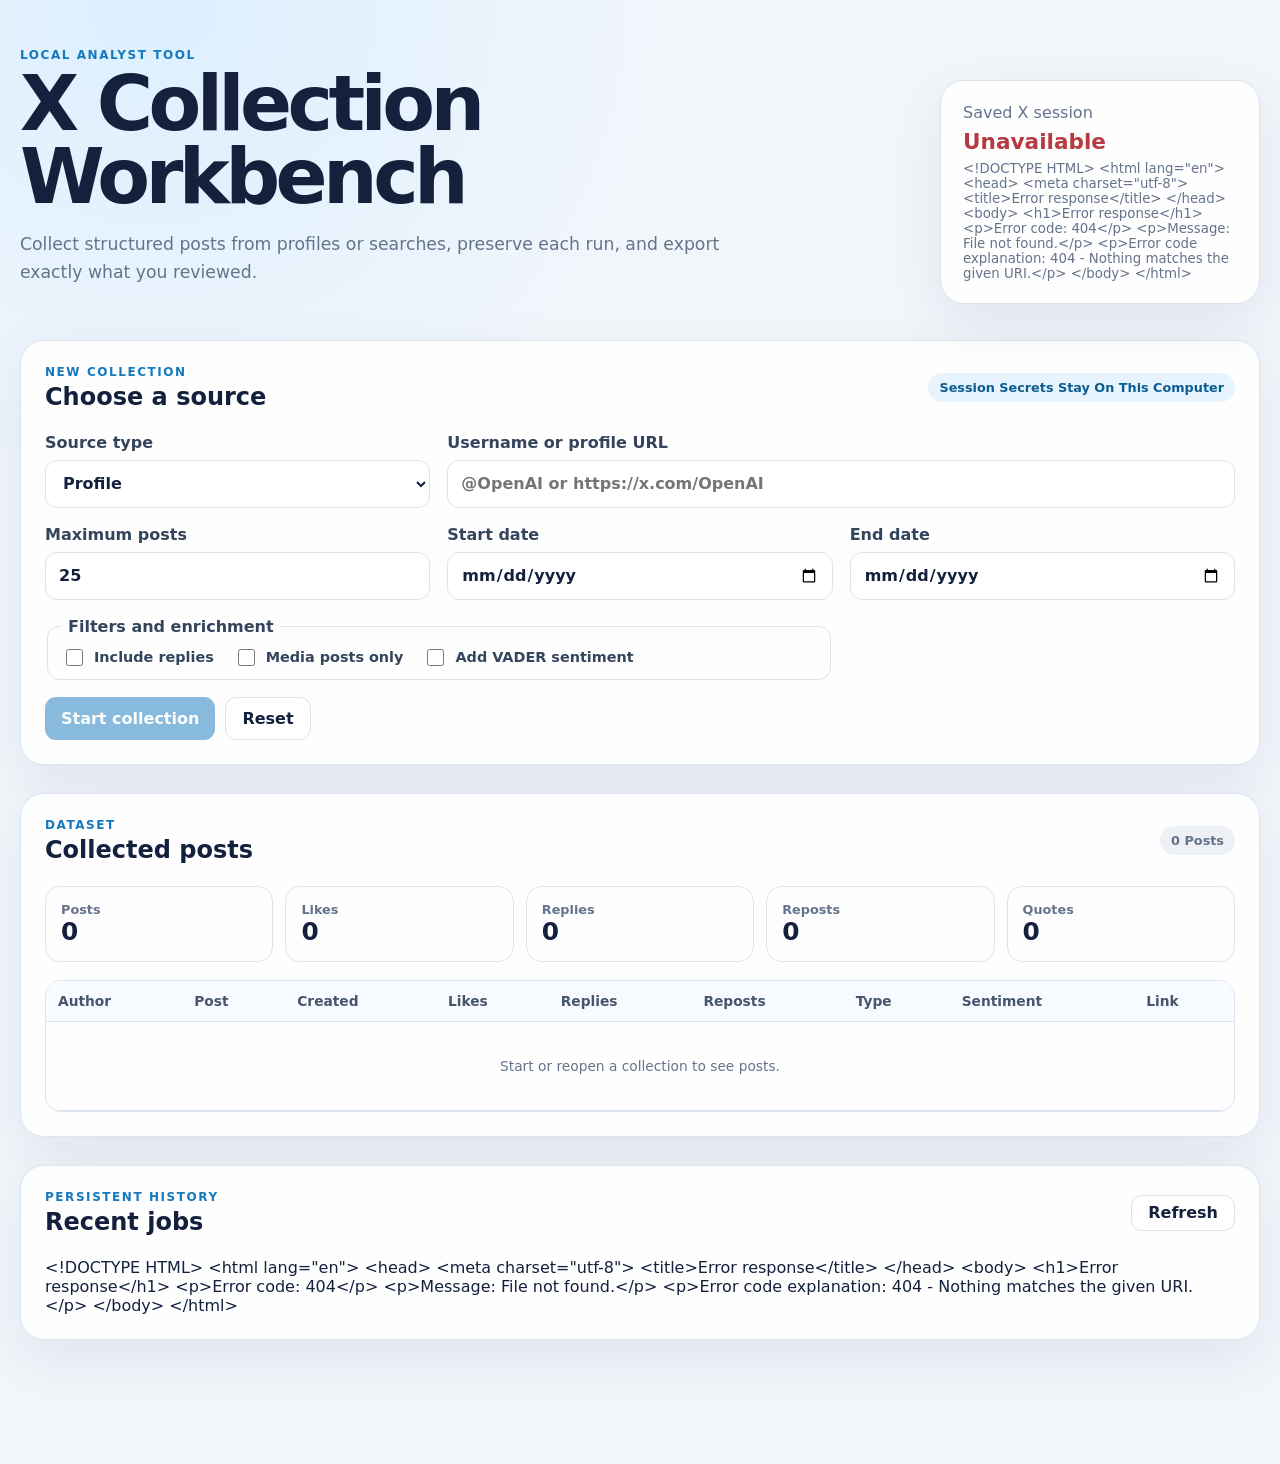
==== commit 365d1a2b: "Worked out actual MVP, going to be playwright and locally ran, will provide option of working with t" ====
--- a/index.html
+++ b/index.html
@@ -61,14 +61,14 @@
     <section id="active-panel" class="panel" hidden>
       <div class="panel-heading">
         <div><p class="eyebrow">Active job</p><h2 id="job-title">Collection</h2></div>
-        <span id="job-status" class="status">Queued</span>
+        <span id="job-status" class="status" aria-live="polite">Queued</span>
       </div>
       <div class="progress-track" role="progressbar" aria-valuemin="0" aria-valuemax="100">
         <div id="progress-bar"></div>
       </div>
-      <p id="progress-copy" class="muted">Waiting for the collector…</p>
-      <div id="error-banner" class="banner error" hidden></div>
-      <div id="warning-banner" class="banner warning" hidden></div>
+      <p id="progress-copy" class="muted" aria-live="polite">Waiting for the collector…</p>
+      <div id="error-banner" class="banner error" role="alert" hidden></div>
+      <div id="warning-banner" class="banner warning" role="status" aria-live="polite" hidden></div>
       <div class="actions">
         <button id="cancel-button" class="danger" type="button">Cancel</button>
         <button id="resume-button" type="button" hidden>Resume</button>
--- a/styles.css
+++ b/styles.css
@@ -27,7 +27,7 @@
 button:disabled { opacity:.5; cursor:not-allowed; }
 .progress-track { height:13px; overflow:hidden; border-radius:999px; background:#e6edf5; }.progress-track div { width:0; height:100%; background:linear-gradient(90deg,#1d9bf0,#7657d6); transition:width .25s ease; }
 .muted { color:var(--muted); }.banner { margin:14px 0; padding:12px 14px; border-radius:10px; }.error { background:#fff0f1; color:var(--bad); }.warning { background:#fff6dc; color:var(--warn); }
-.status.running { background:#e8f4fd;color:var(--blue-dark); }.status.succeeded { background:#e5f6ef;color:var(--good); }.status.failed,.status.cancelled { background:#fff0f1;color:var(--bad); }.status.queued,.status.interrupted { background:#fff6dc;color:var(--warn); }.status.neutral { background:#edf1f6;color:var(--muted); }
+.status.running { background:#e8f4fd;color:var(--blue-dark); }.status.succeeded { background:#e5f6ef;color:var(--good); }.status.failed,.status.cancelled { background:#fff0f1;color:var(--bad); }.status.queued,.status.interrupted,.status.partial { background:#fff6dc;color:var(--warn); }.status.neutral { background:#edf1f6;color:var(--muted); }
 .summary-grid { display:grid; grid-template-columns:repeat(5,1fr); gap:12px; margin-bottom:18px; }.summary-grid article { border:1px solid var(--line); border-radius:15px; padding:15px; }.summary-grid span { display:block; color:var(--muted); font-size:.8rem; font-weight:700; }.summary-grid strong { font-size:1.55rem; }
 .table-wrap { overflow:auto; border:1px solid var(--line); border-radius:15px; }table { width:100%; border-collapse:collapse; min-width:1100px; }th,td { text-align:left; padding:12px; border-bottom:1px solid var(--line); vertical-align:top; font-size:.86rem; }th { background:#f7fafe; color:#47566c; position:sticky; top:0; }.post-text { min-width:320px; line-height:1.45; }.empty td { text-align:center; color:var(--muted); padding:36px; }
 .history-list { display:grid; gap:9px; }.history-item { width:100%; min-height:66px; display:flex; justify-content:space-between; text-align:left; background:#fbfdff; color:var(--ink); border:1px solid var(--line); }.history-item:hover { background:#f2f8fd; }.history-item span { display:grid; gap:4px; }.history-item span:last-child { justify-items:end; }.history-item small { color:var(--muted); font-weight:600; }
